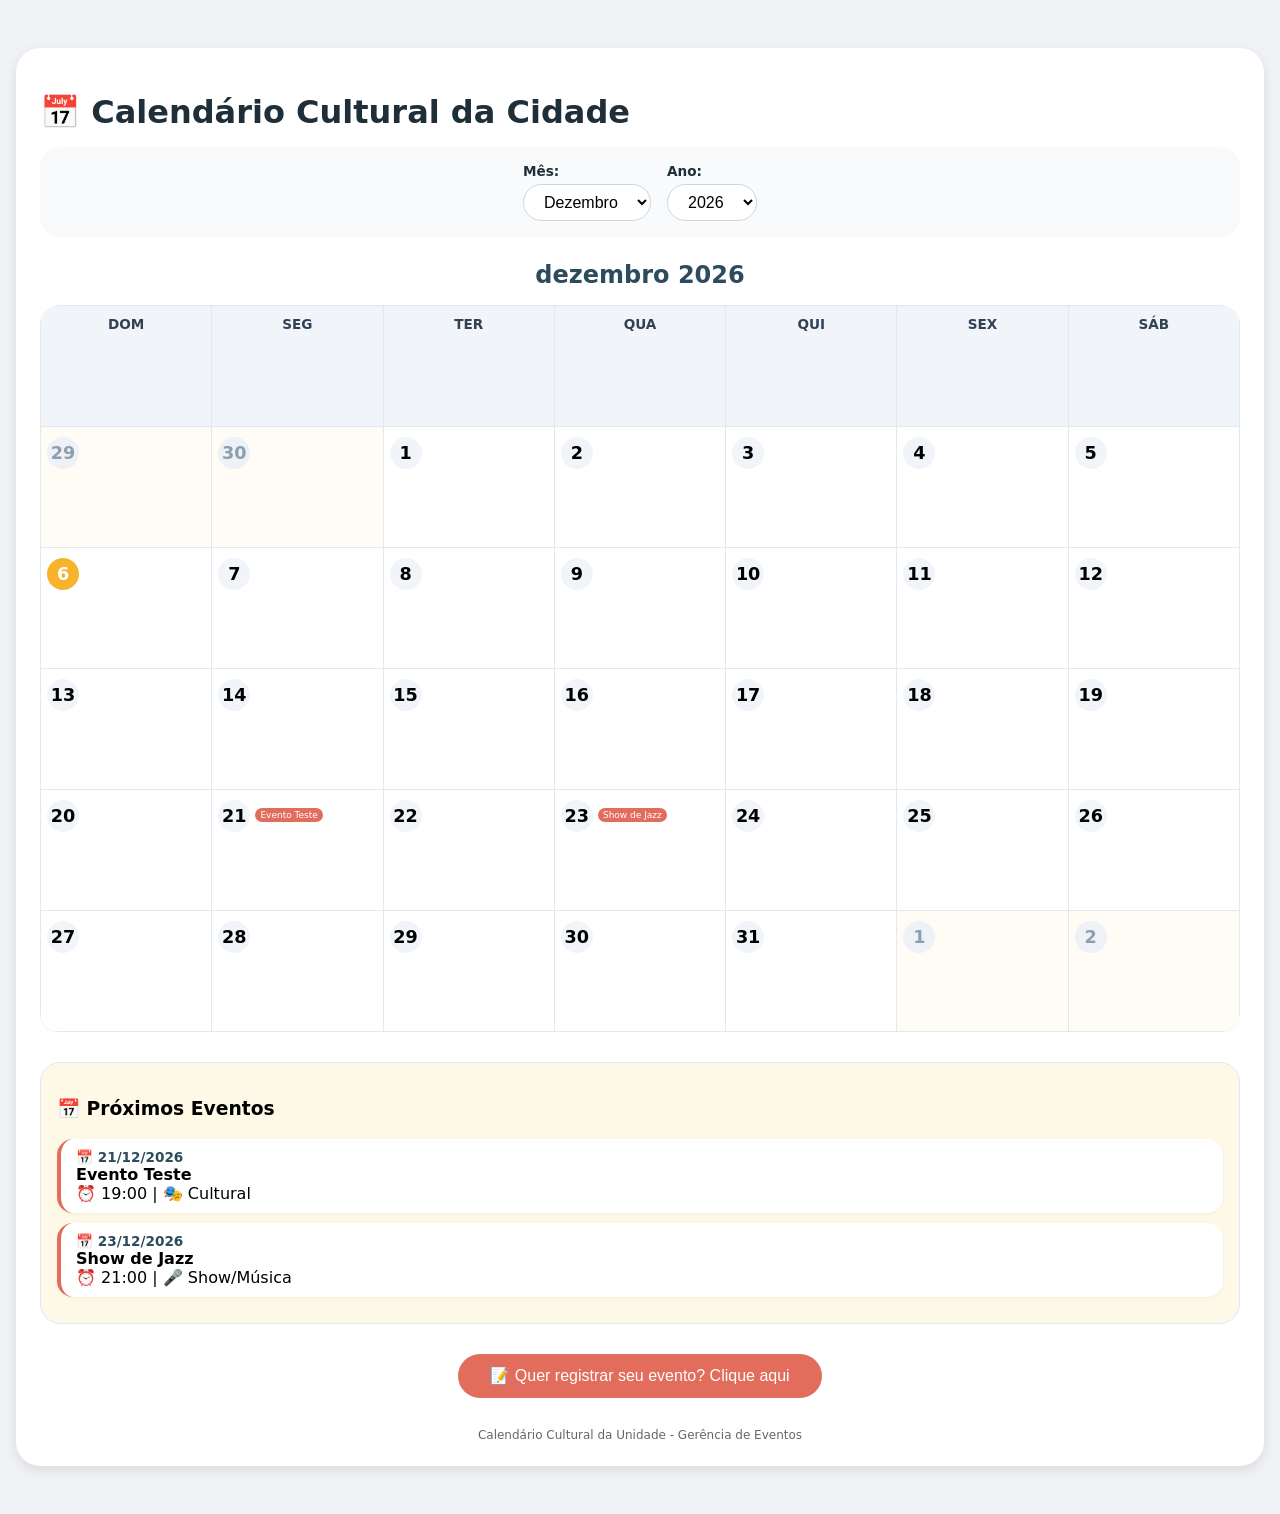
==== index.html @ d7207e39 "atualização projeto" ====
<!DOCTYPE html>
<html lang="pt-BR">
<head>
    <meta charset="UTF-8">
    <meta name="viewport" content="width=device-width, initial-scale=1.0">
    <title>Calendário Cultural da Unidade</title>
    
    <!-- CSS externo -->
    <link rel="stylesheet" href="index.css">
</head>
<body>

<div class="container">
    <h1>📅 Calendário Cultural da Cidade</h1>

    <div class="controls">
        <div class="control-group">
            <label for="mesSelect">Mês: </label>
            <select id="mesSelect">
                <option value="0">Janeiro</option>
                <option value="1">Fevereiro</option>
                <option value="2">Março</option>
                <option value="3">Abril</option>
                <option value="4" selected>Maio</option>
                <option value="5">Junho</option>
                <option value="6">Julho</option>
                <option value="7">Agosto</option>
                <option value="8">Setembro</option>
                <option value="9">Outubro</option>
                <option value="10">Novembro</option>
                <option value="11">Dezembro</option>
            </select>
        </div>

        <div class="control-group">
            <label for="anoSelect">Ano: </label>
            <select id="anoSelect">
            </select>
        </div>
    </div>

    <h2 id="mesAnoTitulo">maio 2026</h2>

    <div id="calendarioContainer" style="overflow-x: auto;">
        <table>
            <thead>
                <tr>
                    <th>Dom</th>
                    <th>Seg</th>
                    <th>Ter</th>
                    <th>Qua</th>
                    <th>Qui</th>
                    <th>Sex</th>
                    <th>Sáb</th>
                </tr>
            </thead>
            <tbody id="calendarioBody">
            </tbody>
        </table>
    </div>

    <div id="eventosProximosContainer"></div>

    <div style="margin-top: 20px; text-align: center;">
        <button id="registrarEventoBtn" class="btn-registrar" style="padding: 0.8rem 2rem; font-size: 1rem;">📝 Quer registrar seu evento? Clique aqui</button>
    </div>

    <footer>
        Calendário Cultural da Unidade - Gerência de Eventos
    </footer>
</div>

<script src="script.js"></script>

</body>
</html>
---- index.css ----
//* ============================================
   index.css - ESTILOS DO CALENDÁRIO
   Mantendo o design original
   ============================================ */

* {
    box-sizing: border-box;
}

body {
    font-family: system-ui, 'Segoe UI', sans-serif;
    max-width: 1300px;
    margin: 2rem auto;
    padding: 1rem;
    background: #f0f2f5;
}

.container {
    background: white;
    border-radius: 24px;
    padding: 1.5rem;
    box-shadow: 0 4px 12px rgba(0,0,0,0.1);
}

.controls {
    display: flex;
    gap: 1rem;
    flex-wrap: wrap;
    justify-content: center;
    align-items: center;
    margin-bottom: 1.5rem;
    background: #f8fafc;
    padding: 1rem;
    border-radius: 20px;
}

.control-group {
    display: flex;
    flex-direction: column;
    gap: 0.3rem;
}

label {
    font-weight: 600;
    color: #1e2f3a;
    font-size: 0.85rem;
}

select {
    padding: 0.5rem 1rem;
    font-size: 1rem;
    border-radius: 40px;
    border: 1px solid #cbd5e1;
    background: white;
    cursor: pointer;
}

table {
    width: 100%;
    border-collapse: collapse;
    background: white;
    border-radius: 20px;
    overflow: hidden;
    box-shadow: 0 1px 3px rgba(0,0,0,0.05);
    table-layout: fixed;
}

th, td {
    border: 1px solid #e2e8f0;
    padding: 10px 6px;
    vertical-align: top;
    width: 14.28%;
    min-width: 80px;
    height: 100px;
    cursor: pointer;
    transition: background 0.1s;
}

th {
    background: #f1f5f9;
    font-weight: 600;
    text-align: center;
    text-transform: uppercase;
    font-size: 0.85rem;
    color: #334155;
    cursor: default;
}

td:hover {
    background: #fef9e6;
}

.day-number {
    font-weight: bold;
    font-size: 1.1rem;
    display: inline-block;
    margin-bottom: 6px;
    background: #f1f5f9;
    width: 32px;
    height: 32px;
    line-height: 32px;
    text-align: center;
    border-radius: 30px;
}

.today .day-number {
    background: #f7b32b;
    color: white;
}

.other-month {
    background: #fefcf5;
    color: #94a3b8;
}

.other-month .day-number {
    background: #eef2f6;
    color: #8ba0ae;
}

.event-badge {
    background: #e26d5c;
    color: white;
    font-size: 9px;
    padding: 2px 5px;
    border-radius: 10px;
    display: inline-block;
    margin-top: 3px;
    max-width: 100%;
    white-space: nowrap;
    overflow: hidden;
    text-overflow: ellipsis;
    cursor: pointer;
    transition: transform 0.1s;
}

.event-badge:hover {
    transform: scale(1.02);
    background: #c24b3a;
}

.event-more {
    font-size: 8px;
    color: #e26d5c;
    margin-top: 2px;
    font-weight: 500;
    cursor: pointer;
}

.card-eventos {
    margin-top: 30px;
    border: 1px solid #e2e8f0;
    border-radius: 20px;
    padding: 1rem;
    background: #fef9e6;
}

.evento-item {
    background: white;
    border-radius: 16px;
    padding: 10px 15px;
    margin-bottom: 10px;
    box-shadow: 0 1px 3px rgba(0,0,0,0.05);
    border-left: 4px solid #e26d5c;
    cursor: pointer;
    transition: transform 0.2s, box-shadow 0.2s;
}

.evento-item:hover {
    transform: translateX(4px);
    background: #fffaf0;
    box-shadow: 0 4px 12px rgba(0,0,0,0.1);
}

.evento-data {
    font-weight: bold;
    color: #2c4c5e;
    font-size: 0.85rem;
}

.btn-registrar {
    background: #e26d5c;
    color: white;
    border: none;
    border-radius: 40px;
    cursor: pointer;
    transition: background 0.2s;
    margin-top: 10px;
}

.btn-registrar:hover {
    background: #c24b3a;
}

footer {
    margin-top: 30px;
    text-align: center;
    font-size: 12px;
    color: #666;
}

h1 {
    color: #1e2f3a;
    margin-bottom: 1rem;
}

h2 {
    color: #2c4c5e;
    margin: 1rem 0;
    text-align: center;
}

.sem-eventos {
    text-align: center;
    padding: 2rem;
    color: #94a3b8;
}

/* Responsividade */
@media (max-width: 768px) {
    th, td {
        min-width: 60px;
        height: 80px;
        font-size: 0.75rem;
        padding: 5px 3px;
    }
    .day-number {
        width: 24px;
        height: 24px;
        line-height: 24px;
        font-size: 0.9rem;
    }
    .event-badge {
        font-size: 7px;
        white-space: normal;
        word-break: break-word;
    }
    .controls {
        justify-content: center;
    }
}

@media (max-width: 480px) {
    th {
        font-size: 0.7rem;
    }
    td {
        height: 70px;
    }
    .evento-item {
        padding: 8px 12px;
    }
    .evento-data {
        font-size: 0.75rem;
    }
    .evento-item strong {
        font-size: 0.85rem;
    }
}

.calendario-tabela {
    width: 100%;
    border-collapse: collapse;
    background: white;
    border-radius: 20px;
    overflow: hidden;
    box-shadow: 0 1px 3px rgba(0,0,0,0.05);
    table-layout: fixed;
}

.calendario-tabela th,
.calendario-tabela td {
    border: 1px solid #e2e8f0;
    padding: 10px 6px;
    vertical-align: top;
    width: 14.28%;
    min-width: 80px;
    height: 100px;
    cursor: pointer;
    transition: background 0.1s;
}

.calendario-tabela th {
    background: #f1f5f9;
    font-weight: 600;
    text-align: center;
    text-transform: uppercase;
    font-size: 0.85rem;
    color: #334155;
    cursor: default;
}

.calendario-tabela td:hover {
    background: #fef9e6;
}

.calendario-tabela .other-month {
    background: #fefcf5;
    color: #94a3b8;
}

.calendario-tabela .today .day-number {
    background: #f7b32b;
    color: white;
}

.calendario-tabela .day-number {
    font-weight: bold;
    font-size: 1.1rem;
    display: inline-block;
    margin-bottom: 6px;
    background: #f1f5f9;
    width: 32px;
    height: 32px;
    line-height: 32px;
    text-align: center;
    border-radius: 30px;
}

.calendario-tabela .event-badge {
    background: #e26d5c;
    color: white;
    font-size: 9px;
    padding: 2px 5px;
    border-radius: 10px;
    display: inline-block;
    margin-top: 3px;
    max-width: 100%;
    white-space: nowrap;
    overflow: hidden;
    text-overflow: ellipsis;
    cursor: pointer;
}

.calendario-tabela .event-more {
    font-size: 8px;
    color: #e26d5c;
    margin-top: 2px;
    font-weight: 500;
    cursor: pointer;
}

/* Responsividade */
@media (max-width: 768px) {
    .calendario-tabela th,
    .calendario-tabela td {
        min-width: 60px;
        height: 80px;
        font-size: 0.75rem;
        padding: 5px 3px;
    }
    
    .calendario-tabela .day-number {
        width: 24px;
        height: 24px;
        line-height: 24px;
        font-size: 0.9rem;
    }
    
    .calendario-tabela .event-badge {
        font-size: 7px;
        white-space: normal;
        word-break: break-word;
    }
}
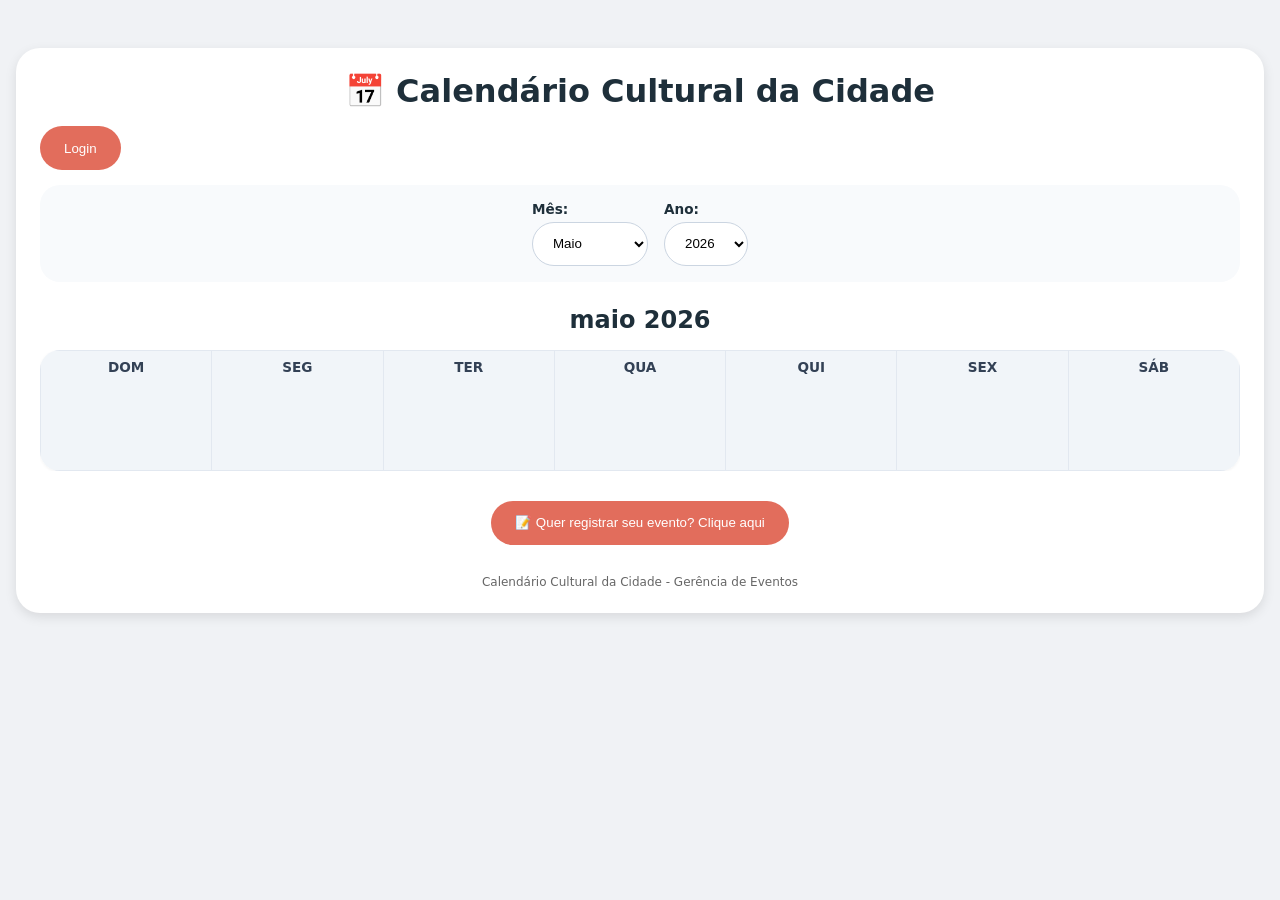
==== commit 25e86465: "correção php" ====
--- a/index.html
+++ b/index.html
@@ -2,75 +2,11 @@
 <html lang="pt-BR">
 <head>
     <meta charset="UTF-8">
-    <meta name="viewport" content="width=device-width, initial-scale=1.0">
-    <title>Calendário Cultural da Unidade</title>
-    
-    <!-- CSS externo -->
-    <link rel="stylesheet" href="index.css">
+    <meta http-equiv="refresh" content="0; url=/html/index.html">
+    <title>Calendário Cultural da Cidade</title>
 </head>
 <body>
-
-<div class="container">
-    <h1>📅 Calendário Cultural da Cidade</h1>
-
-    <div class="controls">
-        <div class="control-group">
-            <label for="mesSelect">Mês: </label>
-            <select id="mesSelect">
-                <option value="0">Janeiro</option>
-                <option value="1">Fevereiro</option>
-                <option value="2">Março</option>
-                <option value="3">Abril</option>
-                <option value="4" selected>Maio</option>
-                <option value="5">Junho</option>
-                <option value="6">Julho</option>
-                <option value="7">Agosto</option>
-                <option value="8">Setembro</option>
-                <option value="9">Outubro</option>
-                <option value="10">Novembro</option>
-                <option value="11">Dezembro</option>
-            </select>
-        </div>
-
-        <div class="control-group">
-            <label for="anoSelect">Ano: </label>
-            <select id="anoSelect">
-            </select>
-        </div>
-    </div>
-
-    <h2 id="mesAnoTitulo">maio 2026</h2>
-
-    <div id="calendarioContainer" style="overflow-x: auto;">
-        <table>
-            <thead>
-                <tr>
-                    <th>Dom</th>
-                    <th>Seg</th>
-                    <th>Ter</th>
-                    <th>Qua</th>
-                    <th>Qui</th>
-                    <th>Sex</th>
-                    <th>Sáb</th>
-                </tr>
-            </thead>
-            <tbody id="calendarioBody">
-            </tbody>
-        </table>
-    </div>
-
-    <div id="eventosProximosContainer"></div>
-
-    <div style="margin-top: 20px; text-align: center;">
-        <button id="registrarEventoBtn" class="btn-registrar" style="padding: 0.8rem 2rem; font-size: 1rem;">📝 Quer registrar seu evento? Clique aqui</button>
-    </div>
-
-    <footer>
-        Calendário Cultural da Unidade - Gerência de Eventos
-    </footer>
-</div>
-
-<script src="script.js"></script>
-
+    <script>window.location.replace('/html/index.html');</script>
+    <p>Redirecionando para o <a href="/html/index.html">calendário cultural</a>...</p>
 </body>
-</html>+</html>
